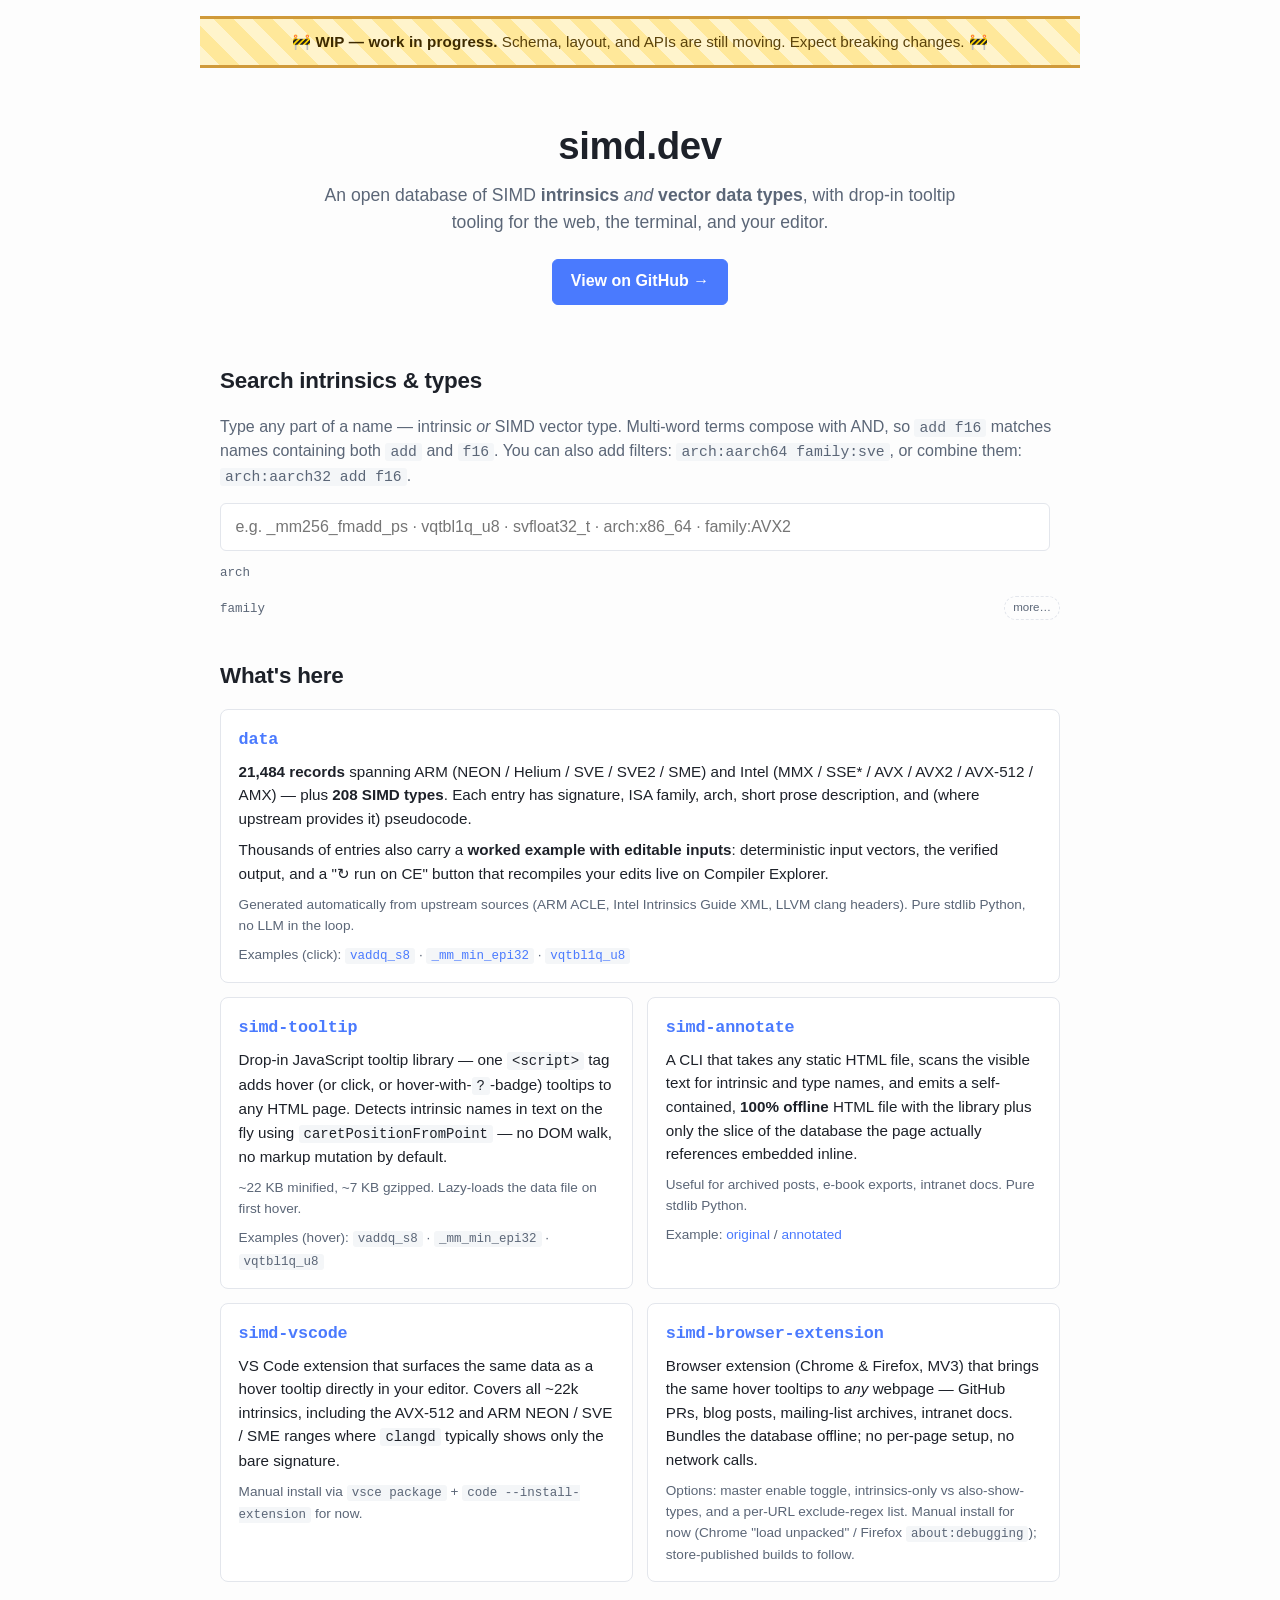
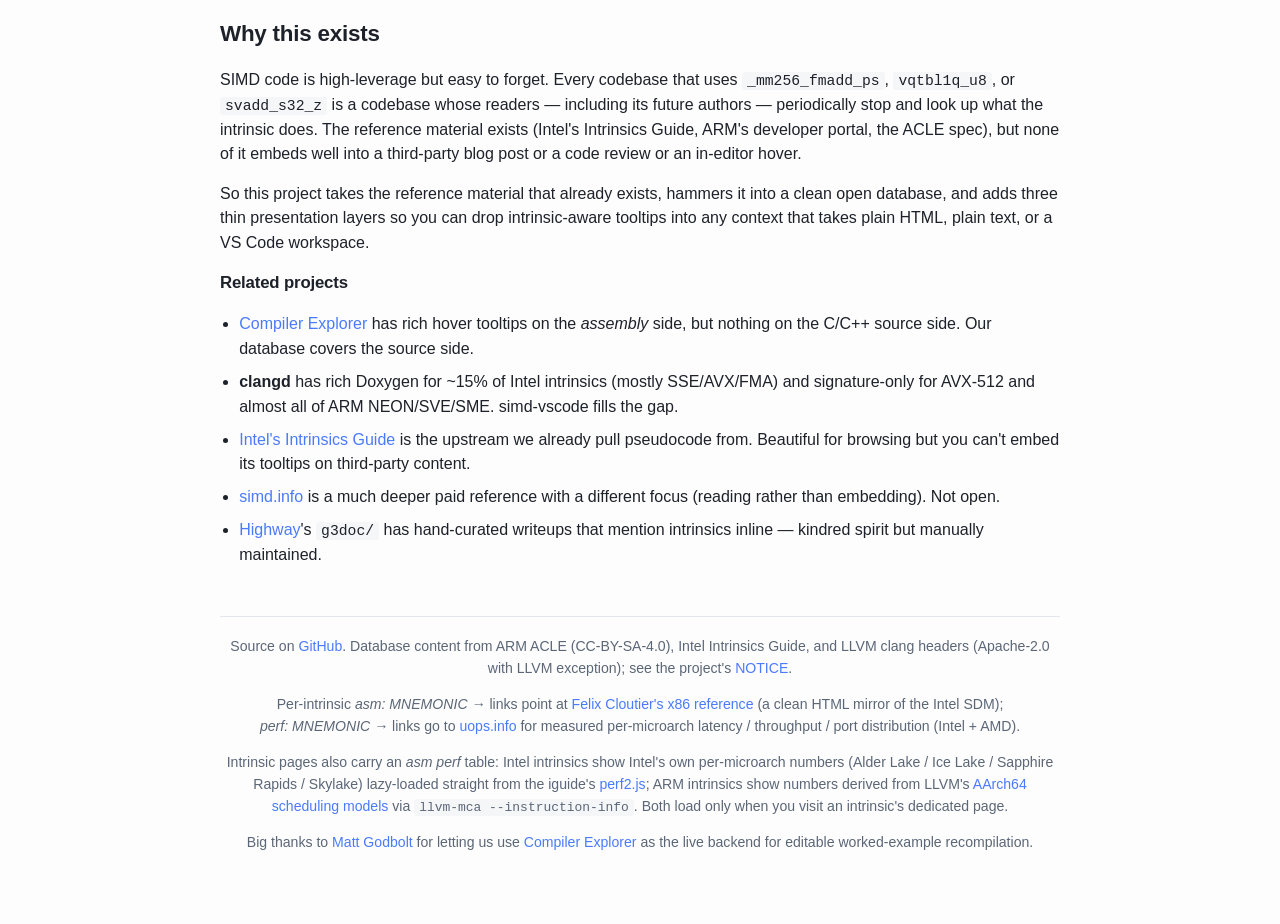
==== simd.dev/index.html @ 8d6c9d76 "simd.dev: list simd-browser-extension on the landing page Adds a fifth about-card for the browser ex" ====
<!doctype html>
<html lang="en">
<head>
<meta charset="utf-8">
<meta name="viewport" content="width=device-width,initial-scale=1">
<title>simd.dev — SIMD intrinsics &amp; types, with tooltips</title>
<meta name="description" content="An open database of ARM and Intel SIMD intrinsics and SIMD vector types, plus drop-in tooltip tooling for any HTML page, a CLI to bake offline annotations, and a VS Code extension.">
<link rel="stylesheet" href="styles.css">
</head>
<body>

<div class="wip-banner" role="alert">
  🚧 <strong>WIP — work in progress.</strong> Schema, layout, and APIs are still moving. Expect breaking changes. 🚧
</div>

<header class="hero">
  <h1><a id="home-link" href="./">simd.dev</a></h1>
  <p class="tagline">An open database of SIMD <strong>intrinsics</strong> <em>and</em> <strong>vector data types</strong>, with drop-in tooltip tooling for the web, the terminal, and your editor.</p>

  <div class="cta">
    <a class="btn primary" href="https://github.com/MarcinZukowski/simd.dev" target="_blank" rel="noopener">View on GitHub →</a>
  </div>
</header>

<section class="search">
  <h2>Search intrinsics &amp; types</h2>
  <p class="muted">Type any part of a name — intrinsic <em>or</em> SIMD vector type. Multi-word terms compose with AND, so
    <code data-q="add f16">add f16</code> matches names containing both <code>add</code> and <code>f16</code>.
    You can also add filters: <code data-q="arch:aarch64 family:sve">arch:aarch64 family:sve</code>,
    or combine them: <code data-q="arch:aarch32 add f16">arch:aarch32 add f16</code>.
  </p>

  <div class="searchbox">
    <input id="q" type="search" placeholder="e.g. _mm256_fmadd_ps · vqtbl1q_u8 · svfloat32_t · arch:x86_64 · family:AVX2" autocomplete="off" spellcheck="false">
    <span id="search-status" class="muted"></span>
  </div>

  <div class="chip-row">
    <span class="chip-label">arch</span>
    <div id="arch-chips" class="chips"></div>
  </div>
  <div class="chip-row">
    <span class="chip-label">family</span>
    <div id="family-chips" class="chips collapsible"></div>
    <button id="family-toggle" type="button" class="chip-toggle" aria-expanded="false">more…</button>
  </div>

  <section id="results-section" class="results-section" hidden>
    <div class="results-head">
      <h3>Results</h3>
      <span id="results-count" class="muted"></span>
    </div>
    <ul id="results" class="results" aria-live="polite"></ul>
  </section>
</section>

<div id="card" class="card" hidden></div>

<section class="about">
  <h2>What's here</h2>

  <div class="cards">
    <article class="about-card about-card--wide">
      <h3><a href="https://github.com/MarcinZukowski/simd.dev/tree/main/data">data</a></h3>
      <p><strong>21,484 records</strong> spanning ARM (NEON / Helium / SVE / SVE2 / SME) and Intel (MMX / SSE* / AVX / AVX2 / AVX-512 / AMX) — plus <strong>208 SIMD types</strong>. Each entry has signature, ISA family, arch, short prose description, and (where upstream provides it) pseudocode.</p>
      <p>Thousands of entries also carry a <strong>worked example with editable inputs</strong>: deterministic input vectors, the verified output, and a "↻ run on CE" button that recompiles your edits live on Compiler Explorer.</p>
      <p class="meta">Generated automatically from upstream sources (ARM ACLE, Intel Intrinsics Guide XML, LLVM clang headers). Pure stdlib Python, no LLM in the loop.</p>
      <p class="meta">Examples (click): <a href="?intrinsic=vaddq_s8"><code>vaddq_s8</code></a> · <a href="?intrinsic=_mm_min_epi32"><code>_mm_min_epi32</code></a> · <a href="?intrinsic=vqtbl1q_u8"><code>vqtbl1q_u8</code></a></p>
    </article>

    <article class="about-card">
      <h3><a href="https://github.com/MarcinZukowski/simd.dev/tree/main/simd-tooltip">simd-tooltip</a></h3>
      <p>Drop-in JavaScript tooltip library — one <code>&lt;script&gt;</code> tag adds hover (or click, or hover-with-<code>?</code>-badge) tooltips to any HTML page. Detects intrinsic names in text on the fly using <code>caretPositionFromPoint</code> — no DOM walk, no markup mutation by default.</p>
      <p class="meta">~22 KB minified, ~7 KB gzipped. Lazy-loads the data file on first hover.</p>
      <p class="meta">Examples (hover): <code>vaddq_s8</code> · <code>_mm_min_epi32</code> · <code>vqtbl1q_u8</code></p>
    </article>

    <article class="about-card">
      <h3><a href="https://github.com/MarcinZukowski/simd.dev/tree/main/simd-annotate">simd-annotate</a></h3>
      <p>A CLI that takes any static HTML file, scans the visible text for intrinsic and type names, and emits a self-contained, <strong>100% offline</strong> HTML file with the library plus only the slice of the database the page actually references embedded inline.</p>
      <p class="meta">Useful for archived posts, e-book exports, intranet docs. Pure stdlib Python.</p>
      <p class="meta">Example: <a href="dist/simd-annotate-sample.html">original</a> / <a href="dist/simd-annotate-sample.annotated.html">annotated</a></p>
    </article>

    <article class="about-card">
      <h3><a href="https://github.com/MarcinZukowski/simd.dev/tree/main/simd-vscode">simd-vscode</a></h3>
      <p>VS Code extension that surfaces the same data as a hover tooltip directly in your editor. Covers all ~22k intrinsics, including the AVX-512 and ARM NEON / SVE / SME ranges where <code>clangd</code> typically shows only the bare signature.</p>
      <p class="meta">Manual install via <code>vsce package</code> + <code>code --install-extension</code> for now.</p>
    </article>

    <article class="about-card">
      <h3><a href="https://github.com/MarcinZukowski/simd.dev/tree/main/simd-browser-extension">simd-browser-extension</a></h3>
      <p>Browser extension (Chrome &amp; Firefox, MV3) that brings the same hover tooltips to <em>any</em> webpage — GitHub PRs, blog posts, mailing-list archives, intranet docs. Bundles the database offline; no per-page setup, no network calls.</p>
      <p class="meta">Options: master enable toggle, intrinsics-only vs also-show-types, and a per-URL exclude-regex list. Manual install for now (Chrome "load unpacked" / Firefox <code>about:debugging</code>); store-published builds to follow.</p>
    </article>
  </div>
</section>

<section class="why">
  <h2>Why this exists</h2>

  <p>SIMD code is high-leverage but easy to forget. Every codebase that uses
     <code>_mm256_fmadd_ps</code>, <code>vqtbl1q_u8</code>, or <code>svadd_s32_z</code>
     is a codebase whose readers — including its future authors — periodically
     stop and look up what the intrinsic does. The reference material exists
     (Intel's Intrinsics Guide, ARM's developer portal, the ACLE spec), but
     none of it embeds well into a third-party blog post or a code review or
     an in-editor hover.</p>

  <p>So this project takes the reference material that already exists, hammers
     it into a clean open database, and adds three thin presentation layers
     so you can drop intrinsic-aware tooltips into any context that takes
     plain HTML, plain text, or a VS Code workspace.</p>

  <h3>Related projects</h3>
  <ul>
    <li><a href="https://godbolt.org/" target="_blank" rel="noopener">Compiler Explorer</a> has rich hover tooltips on the <em>assembly</em> side, but nothing on the C/C++ source side. Our database covers the source side.</li>
    <li><strong>clangd</strong> has rich Doxygen for ~15% of Intel intrinsics (mostly SSE/AVX/FMA) and signature-only for AVX-512 and almost all of ARM NEON/SVE/SME. simd-vscode fills the gap.</li>
    <li><a href="https://www.intel.com/content/www/us/en/docs/intrinsics-guide/index.html" target="_blank" rel="noopener">Intel's Intrinsics Guide</a> is the upstream we already pull pseudocode from. Beautiful for browsing but you can't embed its tooltips on third-party content.</li>
    <li><a href="https://simd.info" target="_blank" rel="noopener">simd.info</a> is a much deeper paid reference with a different focus (reading rather than embedding). Not open.</li>
    <li><a href="https://github.com/google/highway" target="_blank" rel="noopener">Highway</a>'s <code>g3doc/</code> has hand-curated writeups that mention intrinsics inline — kindred spirit but manually maintained.</li>
  </ul>
</section>

<footer class="footer">
  <p>
    Source on <a href="https://github.com/MarcinZukowski/simd.dev" target="_blank" rel="noopener">GitHub</a>.
    Database content from ARM ACLE (CC-BY-SA-4.0), Intel Intrinsics Guide, and LLVM clang headers (Apache-2.0 with LLVM exception); see the project's
    <a href="https://github.com/MarcinZukowski/simd.dev/blob/main/data/NOTICE" target="_blank" rel="noopener">NOTICE</a>.
  </p>
  <p>
    Per-intrinsic <em>asm:&nbsp;MNEMONIC&nbsp;→</em> links point at
    <a href="https://www.felixcloutier.com/x86/" target="_blank" rel="noopener">Felix Cloutier's x86 reference</a>
    (a clean HTML mirror of the Intel SDM);
    <em>perf:&nbsp;MNEMONIC&nbsp;→</em> links go to
    <a href="https://uops.info/" target="_blank" rel="noopener">uops.info</a>
    for measured per-microarch latency / throughput / port distribution
    (Intel + AMD).
  </p>
  <p>
    Intrinsic pages also carry an <em>asm perf</em> table:
    Intel intrinsics show Intel's own per-microarch numbers (Alder Lake / Ice Lake /
    Sapphire Rapids / Skylake) lazy-loaded straight from the iguide's
    <a href="https://www.intel.com/content/dam/develop/public/us/en/include/intrinsics-guide/perf2.js" target="_blank" rel="noopener">perf2.js</a>;
    ARM intrinsics show numbers derived from LLVM's
    <a href="https://github.com/llvm/llvm-project/tree/main/llvm/lib/Target/AArch64" target="_blank" rel="noopener">AArch64 scheduling models</a>
    via <code>llvm-mca&nbsp;--instruction-info</code>. Both load only
    when you visit an intrinsic's dedicated page.
  </p>
  <p>
    Big thanks to <a href="https://xania.org/" target="_blank" rel="noopener">Matt Godbolt</a> for letting us use
    <a href="https://godbolt.org/" target="_blank" rel="noopener">Compiler Explorer</a> as the live backend for editable
    worked-example recompilation.
  </p>
</footer>

<script src="dist/simd-tooltips.js" data-on="hover" data-wrap defer></script>
<script src="app.js" defer></script>

</body>
</html>
---- simd.dev/styles.css ----
/* simd.dev landing page styles */

:root {
    --bg: #fdfdfd;
    --fg: #1d2129;
    --muted: #5b6677;
    --accent: #4a7afe;
    --accent-soft: #e6efff;
    --code-bg: #f4f6f8;
    --border: #e3e6ec;
    --pill: #2c5282;
    --pill-bg: #e6efff;
    --warm-pill: #d09a3a;
    --warm-pill-bg: #fff4e0;
}

* { box-sizing: border-box; }

html, body {
    margin: 0; padding: 0;
    background: var(--bg);
    color: var(--fg);
    font: 16px/1.55 -apple-system, BlinkMacSystemFont, "Segoe UI", Roboto, "Helvetica Neue", sans-serif;
    -webkit-font-smoothing: antialiased;
    text-rendering: optimizeLegibility;
}

body { max-width: 880px; margin: 0 auto; padding: 0 1.25rem 4rem; }

/* WIP banner -- very obvious top-of-page strip until the project stabilizes. */
.wip-banner {
    margin: 1rem -1.25rem 0;
    padding: 0.7rem 1.25rem;
    background: repeating-linear-gradient(
        45deg,
        #fff4cc,
        #fff4cc 14px,
        #ffe89a 14px,
        #ffe89a 28px
    );
    border-top: 3px solid #d09a3a;
    border-bottom: 3px solid #d09a3a;
    color: #5b430b;
    font-size: 0.95rem;
    text-align: center;
}
.wip-banner strong { color: #3d2a00; font-weight: 700; letter-spacing: 0.01em; }

a { color: var(--accent); text-decoration: none; }
a:hover { text-decoration: underline; }

h1, h2, h3 { font-weight: 700; letter-spacing: -0.01em; }
h1 { font-size: 2.4rem; margin: 0 0 0.4rem; }
h2 { font-size: 1.4rem; margin: 2.2rem 0 1rem; }
h3 { font-size: 1.05rem; margin: 0 0 0.4rem; }

code {
    font-family: ui-monospace, SFMono-Regular, Menlo, Consolas, monospace;
    font-size: 0.92em;
    background: var(--code-bg);
    padding: 1px 5px;
    border-radius: 3px;
}

pre {
    margin: 0;
    background: var(--code-bg);
    padding: 10px 12px;
    border-radius: 6px;
    overflow-x: auto;
    font-size: 0.92em;
    line-height: 1.45;
}

p { margin: 0 0 0.9rem; }
.muted { color: var(--muted); }

/* Hero */
.hero { padding: 3rem 0 1.5rem; text-align: center; }
.hero h1 a {
    color: inherit;
    text-decoration: none;
}
.hero h1 a:hover {
    color: var(--accent);
}
.tagline { color: var(--muted); font-size: 1.1rem; max-width: 640px; margin: 0 auto 1.4rem; }
.cta { display: flex; gap: 0.6rem; justify-content: center; flex-wrap: wrap; }
.btn {
    display: inline-block;
    padding: 0.6rem 1.1rem;
    border-radius: 6px;
    border: 1px solid var(--border);
    font-weight: 600;
    color: var(--fg);
    background: white;
    transition: background 0.1s, border-color 0.1s;
}
.btn:hover { background: var(--accent-soft); border-color: var(--accent); text-decoration: none; }
.btn.primary { background: var(--accent); color: white; border-color: var(--accent); }
.btn.primary:hover { background: #345fdf; border-color: #345fdf; }

/* Search */
.search { margin-top: 1.5rem; }
.searchbox {
    position: relative;
    display: flex;
    gap: 0.6rem;
    align-items: center;
    margin-top: 0.5rem;
}
#q {
    flex: 1;
    font: inherit;
    font-size: 1rem;
    padding: 0.65rem 0.9rem;
    border: 1.5px solid var(--border);
    border-radius: 6px;
    background: white;
    transition: border-color 0.1s;
}
#q:focus {
    outline: none;
    border-color: var(--accent);
    box-shadow: 0 0 0 3px var(--accent-soft);
}
#search-status {
    font-size: 0.85em;
    white-space: nowrap;
}

/* Filter chips (arch, family) below the search box. */
.chip-row {
    display: flex;
    gap: 0.5rem;
    align-items: flex-start;
    margin-top: 0.55rem;
    font-size: 0.85em;
}
.chip-label {
    flex: 0 0 auto;
    color: var(--muted);
    padding: 4px 0;
    font-family: ui-monospace, SFMono-Regular, Menlo, Consolas, monospace;
    font-size: 0.92em;
}
.chips {
    display: flex;
    flex-wrap: wrap;
    gap: 0.3rem;
    flex: 1 1 auto;
    min-width: 0;          /* allow flex shrink for the truncation below */
}

/* Collapsible chip row -- when collapsed, clip to ~one line; when expanded
   (the "more" button toggles a class), let it wrap to as many rows as needed. */
.chips.collapsible {
    max-height: 1.9em;
    overflow: hidden;
}
.chips.collapsible.expanded {
    max-height: none;
}
.chip-toggle {
    flex: 0 0 auto;
    font: inherit;
    font-size: 0.85em;
    padding: 2px 8px;
    border: 1px dashed var(--border);
    border-radius: 999px;
    background: transparent;
    color: var(--muted);
    cursor: pointer;
    align-self: flex-start;
}
.chip-toggle:hover, .chip-toggle:focus {
    border-color: var(--accent);
    color: var(--accent);
    outline: none;
}
.chips .chip {
    display: inline-flex;
    align-items: center;
    gap: 4px;
    font: inherit;
    font-family: ui-monospace, SFMono-Regular, Menlo, Consolas, monospace;
    font-size: 0.85em;
    padding: 2px 8px;
    border: 1px solid var(--border);
    border-radius: 999px;
    background: white;
    color: var(--fg);
    cursor: pointer;
    transition: background 0.05s, border-color 0.05s, color 0.05s;
}
.chips .chip:hover, .chips .chip:focus {
    border-color: var(--accent);
    background: var(--accent-soft);
    outline: none;
}
.chips .chip.active {
    background: var(--accent);
    border-color: var(--accent);
    color: white;
}
.chips .chip-count {
    font-size: 0.85em;
    opacity: 0.65;
}
.chips .chip.active .chip-count { opacity: 0.85; }

/* Results section -- hidden until the query produces something. Borders
   on both sides so the chip list doesn't visually blend into the card
   that follows. */
.results-section {
    margin-top: 1.2rem;
    padding: 0.9rem 0;
    border-top: 1px solid var(--border);
    border-bottom: 1px solid var(--border);
}
.results-head {
    display: flex;
    align-items: baseline;
    gap: 0.6rem;
    margin-bottom: 0.4rem;
}
.results-head h3 {
    margin: 0;
    font-size: 0.95rem;
}
.results-head .muted { font-size: 0.85em; }

/* Results list */
.results {
    list-style: none;
    margin: 0.4rem 0 0;
    padding: 0;
    display: flex;
    flex-wrap: wrap;
    gap: 0.4rem 0.5rem;
    max-height: 22rem;
    overflow-y: auto;
}
.results:empty { display: none; }
.results li {
    display: inline-block;
}
.results button {
    font: inherit;
    font-family: ui-monospace, SFMono-Regular, Menlo, Consolas, monospace;
    font-size: 0.9em;
    padding: 3px 8px;
    border: 1px solid var(--border);
    border-radius: 4px;
    background: white;
    color: var(--fg);
    cursor: pointer;
    transition: background 0.05s, border-color 0.05s;
}
.results button:hover, .results button:focus {
    background: var(--accent-soft);
    border-color: var(--accent);
    outline: none;
}
.results button.is-type {
    border-color: var(--warm-pill);
    background: var(--warm-pill-bg);
}
.results button.is-type:hover, .results button.is-type:focus {
    border-color: var(--warm-pill);
    background: #fde8c0;
}

/* Detail card */
.card {
    margin-top: 1rem;
    padding: 1rem 1.1rem;
    border: 1px solid var(--border);
    border-radius: 8px;
    background: white;
    box-shadow: 0 1px 3px rgba(0,0,0,0.03);
}
.card.is-type { border-color: var(--warm-pill); }
.card-head {
    display: flex;
    align-items: baseline;
    flex-wrap: wrap;
    gap: 0.4rem 0.5rem;
    margin-bottom: 0.6rem;
}
.card-open {
    margin-left: auto;
    text-decoration: none;
    color: var(--muted);
    font-size: 1.1em;
    line-height: 1;
}
.card-open:hover { color: var(--accent); }
.card-head .name {
    font-family: ui-monospace, SFMono-Regular, Menlo, Consolas, monospace;
    font-size: 1.05rem;
    font-weight: 700;
    color: var(--fg);
}
.tag {
    font-size: 11px;
    padding: 1px 7px;
    border-radius: 999px;
    background: var(--pill-bg);
    color: var(--pill);
    font-weight: 500;
}
.tag.kind { background: var(--warm-pill-bg); color: var(--warm-pill); }
.tag.arch { background: #ede0f3; color: #6a3c80; }
/* Family / arch tags are clickable buttons that toggle the filter chip
   row above. The "type" badge (rec.kind === 'type') stays a static span. */
button.tag-filter {
    font: inherit;
    border: none;
    cursor: pointer;
    transition: filter 0.08s, box-shadow 0.08s;
}
button.tag-filter:hover, button.tag-filter:focus-visible {
    filter: brightness(0.92);
    outline: none;
    box-shadow: 0 0 0 2px rgba(74,122,254,0.22);
}
.card .signature {
    margin-bottom: 0.6rem;
}
.card .description {
    margin-bottom: 0.6rem;
    color: #2d3340;
}
/* Tab interface for pseudocode / variants / (later: semantics).
   Headers stay inline on one row; only one body is shown at a time
   (mutual exclusion handled by the click handler in app.js). Clicking
   the active header collapses everything. */
.card-toggles {
    margin-top: 0.6rem;
    display: flex;
    flex-wrap: wrap;
    column-gap: 1.4em;
    row-gap: 0.3rem;
    align-items: flex-start;
    font-size: 0.92em;
}
.card-tab {
    flex: 0 0 auto;
    font: inherit;
    background: none;
    border: none;
    padding: 0;
    cursor: pointer;
    color: var(--accent);
    user-select: none;
}
.card-tab:hover, .card-tab:focus-visible {
    text-decoration: underline;
    outline: none;
}
.card-tab::before {
    content: '▶';
    display: inline-block;
    width: 14px;
    color: var(--accent);
    font-size: 11px;
}
.card-tab[aria-expanded="true"]::before { content: '▼'; }
.card-tab-body {
    flex: 1 1 100%;
    min-width: 0;
}
.card-tab-body[hidden] { display: none; }
.card-pc-body {
    margin: 4px 0 0 0;
    max-height: 320px;
    overflow: auto;
    font-size: 0.88em;
    /* ARM ships some SVE pseudocodes as a single-line prose paragraph
       (no newlines). pre-wrap preserves any newlines that ARE there and
       wraps long lines at word boundaries -- avoids the "single horizontal
       scroll line" failure mode. */
    white-space: pre-wrap;
}
.variants-list {
    margin-top: 4px;
    max-height: 320px;
    overflow-y: auto;
    line-height: 1.8;
}
.variants-list .variant {
    font: inherit;
    font-family: ui-monospace, SFMono-Regular, Menlo, Consolas, monospace;
    font-size: 0.88em;
    padding: 1px 7px;
    margin: 0 3px 2px 0;
    border: 1px solid var(--border);
    border-radius: 3px;
    background: white;
    color: var(--accent);
    cursor: pointer;
}
.variants-list .variant:hover, .variants-list .variant:focus {
    background: var(--accent-soft);
    border-color: var(--accent);
    outline: none;
}
.ex {
    position: relative;
    display: grid;
    column-gap: 6px;
    row-gap: 2px;
    margin-top: 4px;
    padding: 8px 44px 8px 10px;  /* room for the dec/hex toggle on the right */
    background: var(--code-bg);
    border-radius: 4px;
    font-family: ui-monospace, SFMono-Regular, Menlo, Consolas, monospace;
    font-size: 0.88em;
    line-height: 1.55;
    color: var(--fg);
    overflow-x: auto;
}
.ex-lbl  { color: var(--muted); padding-right: 2px; }
.ex-arrow { color: var(--muted); }
.ex-val {
    color: var(--fg);
    text-align: right;
    font-variant-numeric: tabular-nums;
}
/* A real-text trailing space inside each cell so selecting a row and
   copy-pasting yields "1 2 3 4" instead of "1234". `white-space: pre`
   keeps the space alive against whitespace-collapse rules; tiny
   font-size shrinks it visually to a hairline (still a real space char
   in the DOM, so copy/paste behavior is unaffected). */
.ex-pad { white-space: pre; font-size: 1px; }
/* Thin vertical separators between lane columns (skipping the
   label-to-first-lane boundary so the labels float free). */
.ex-val + .ex-val {
    border-left: 1px solid var(--border);
    padding-left: 4px;
}
/* Thicker separator at sub-vector boundaries inside tuple types
   (int8x16x2_t -> line between lane 15 and lane 16). */
.ex-val.ex-boundary {
    border-left: 2px solid var(--muted);
    padding-left: 6px;
}
.ex-out { color: #2c8a55; font-weight: 700; }
/* Output cells that just changed after a successful "run on CE" --
   subtle yellow background that fades out over a few seconds. */
.ex-val.ex-changed {
    background: #fff3c4;
    border-radius: 2px;
    animation: ex-changed-fade 5s ease-out forwards;
}
@keyframes ex-changed-fade {
    from { background: #ffe18a; }
    to   { background: transparent; }
}
/* Per-base visibility: dec is shown by default, hex hidden until the
   .ex container picks up the `hex` class via the dec/hex toggle. */
.ex-hexcell { display: none; }
.ex.hex .ex-dec { display: none; }
.ex.hex .ex-hexcell { display: inline; }
/* Both bases share styling via `.ex-cell` so they look identical
   regardless of which one is currently visible. */
.ex-modes {
    position: absolute;
    top: 6px;
    right: 8px;
    display: flex;
    flex-direction: column;
    align-items: stretch;
}
.ex-mode {
    background: transparent;
    border: 0;
    color: var(--muted);
    font: 0.74em ui-monospace, SFMono-Regular, Menlo, Consolas, monospace;
    line-height: 14px;
    padding: 0 4px;
    cursor: pointer;
    text-align: center;
}
.ex-mode.is-active { color: var(--fg); font-weight: 700; }
.ex-mode:focus-visible { outline: none; }

/* Live-edit affordances (only on /?intrinsic for fold-eligible
   records). Hooked off the shared `.ex-cell` class so dec and hex get
   the same outline / padding / focus ring -- swapping bases via the
   toggle stays visually stable. Greenish solid outline reads as
   "editable" without competing with --accent (used for primary
   buttons + the focused-cell ring). */
.ex-cell[contenteditable="true"] {
    outline: 1px solid #a0e0a0;
    border-radius: 2px;
    padding: 0 2px;
    cursor: text;
}
.ex-cell[contenteditable="true"]:hover {
    outline-color: #6cc46c;
    background: #ecfaec;
}
.ex-cell[contenteditable="true"]:focus {
    outline: 2px solid #4ca84c;
    background: #d8f4d8;
}
.ex-run, .ex-see {
    margin: 8px 6px 0 0;
    border-radius: 4px;
    padding: 4px 12px;
    font: inherit;
    font-size: 0.9em;
    cursor: pointer;
}
.ex-run {
    background: var(--accent);
    color: white;
    border: 0;
}
.ex-run:hover { filter: brightness(1.05); }
.ex-see {
    background: transparent;
    color: var(--accent);
    border: 1px solid var(--accent);
    text-decoration: none;
}
.ex-see:hover { background: var(--accent-soft); }
.ex-status {
    margin-top: 6px;
    font-size: 0.85em;
    color: var(--muted);
    min-height: 1.2em;
}
.ex-status.is-busy { color: var(--accent); }
.ex-status.is-ok { color: #2c8a55; }
.ex-status.is-stale { color: var(--muted); font-style: italic; }
.ex-status.is-error { color: #b34a4a; white-space: pre-wrap; }
.ex-hint {
    margin-bottom: 6px;
    font-size: 0.88em;
    color: var(--muted);
}
.ex-hint em { font-style: italic; }
.ex-hint strong { color: var(--fg); font-weight: 600; }
.ex-empty {
    font-size: 0.9em;
    color: var(--muted);
    background: var(--accent-soft);
    border-left: 3px solid var(--accent);
    padding: 8px 12px;
    border-radius: 3px;
    line-height: 1.4;
}
.ex-empty em { color: var(--fg); font-style: normal; }
.ex-empty a { color: var(--accent); }

.ex-norun {
    margin-top: 8px;
    font-size: 0.85em;
    color: var(--muted);
    line-height: 1.4;
    max-width: 60ch;
}
.ex-norun strong { color: var(--fg); font-weight: 600; }

.arm-perf { font-size: 0.9em; }
.arm-perf-loading, .arm-perf-empty {
    color: var(--muted);
    font-style: italic;
    padding: 4px 0;
}
.arm-perf-form {
    color: var(--muted);
    margin-bottom: 6px;
}
.arm-perf-form code {
    color: var(--fg);
    background: var(--accent-soft);
    padding: 1px 6px;
    border-radius: 3px;
}
.arm-perf-table {
    border-collapse: collapse;
    font-variant-numeric: tabular-nums;
}
.arm-perf-table th, .arm-perf-table td {
    padding: 3px 12px 3px 0;
    text-align: right;
}
.arm-perf-table th {
    font-weight: 600;
    color: var(--muted);
    border-bottom: 1px solid var(--border);
}
.arm-perf-table .arm-perf-mcpu {
    text-align: left;
    font-family: ui-monospace, SFMono-Regular, Menlo, Consolas, monospace;
}
.arm-perf-table .arm-perf-na td { color: var(--muted); font-style: italic; }
.arm-perf-foot {
    margin-top: 8px;
    font-size: 0.85em;
    color: var(--muted);
}
/* Output row goes gray once an input is edited, until the next run
   completes successfully (which re-renders the .ex-wrap fresh). */
.ex-wrap.is-stale .ex-val.ex-out,
.ex-wrap.is-stale .ex-val.ex-out .ex-cell {
    color: var(--muted);
    font-weight: 400;
}

.card .upstream-link {
    display: inline-block;
    font-size: 0.92em;
}

/* --- Dedicated /?intrinsic page ----------------------------------------- */
body.intrinsic-mode { max-width: 1100px; }
body.intrinsic-mode .wip-banner,
body.intrinsic-mode .hero,
body.intrinsic-mode .search,
body.intrinsic-mode .about,
body.intrinsic-mode .why { display: none !important; }
body.intrinsic-mode .footer { margin-top: 0; }
body.intrinsic-mode #card.card-page {
    margin: 24px 0 32px;
    padding: 24px 28px;
}
.page-nav {
    margin-bottom: 14px;
    font-size: 0.95em;
}
.page-nav a {
    color: var(--muted);
    text-decoration: none;
}
.page-nav a:hover { color: var(--accent); }
.card-section {
    margin-top: 18px;
    padding-top: 14px;
    border-top: 1px solid var(--border);
}
.card-section-title {
    margin: 0 0 8px 0;
    font-size: 0.82em;
    font-weight: 600;
    text-transform: uppercase;
    letter-spacing: 0.05em;
    color: var(--muted);
    cursor: pointer;
    list-style: none;
    user-select: none;
}
.card-section-title::-webkit-details-marker { display: none; }
.card-section-title::before {
    content: '▼ ';
    font-size: 0.8em;
    color: var(--muted);
    display: inline-block;
    width: 1em;
    transition: transform 0.1s;
}
.card-section:not([open]) > .card-section-title::before {
    content: '▶ ';
}
.card-section-title:hover { color: var(--fg); }
/* "+N more" button at the end of a variants list */
.variants-more {
    font: inherit;
    font-family: ui-monospace, SFMono-Regular, Menlo, Consolas, monospace;
    font-size: 0.88em;
    padding: 1px 7px;
    margin: 0 3px 2px 0;
    border: 1px dashed var(--muted);
    border-radius: 3px;
    background: transparent;
    color: var(--muted);
    cursor: pointer;
}
.variants-more:hover {
    color: var(--accent);
    border-color: var(--accent);
}
.variants-tail { display: contents; }
/* In dedicated page, the .card-pc-body and .ex panels can be more
   generous (no 320px scroll cap). */
.card-page .card-pc-body { max-height: none; }
.card-page .variants-list { max-height: none; }
/* Compact-card name link */
.card-head .name-link {
    color: inherit;
    text-decoration: none;
    border-bottom: 1px dashed transparent;
}
.card-head .name-link:hover {
    color: var(--accent);
    border-bottom-color: var(--accent);
}
.card .upstream-links {
    margin-top: 0.6rem;
    font-size: 0.92em;
}

/* About cards */
.cards {
    display: grid;
    gap: 0.9rem;
    grid-template-columns: 1fr 1fr;
    margin-top: 0.4rem;
}
@media (max-width: 640px) { .cards { grid-template-columns: 1fr; } }

.about-card--wide { grid-column: 1 / -1; }

.about-card {
    padding: 1rem 1.1rem;
    border: 1px solid var(--border);
    border-radius: 8px;
    background: white;
}
.about-card h3 { font-size: 1.05rem; margin: 0 0 0.4rem; }
.about-card h3 a {
    font-family: ui-monospace, SFMono-Regular, Menlo, Consolas, monospace;
}
.about-card p { font-size: 0.95rem; margin: 0 0 0.5rem; }
.about-card p:last-child { margin-bottom: 0; }
.about-card .meta { font-size: 0.85rem; color: var(--muted); }

/* Why / related projects */
.why ul { padding-left: 1.2rem; }
.why li { margin-bottom: 0.5rem; }

/* Footer */
.footer {
    margin-top: 3rem;
    padding-top: 1.2rem;
    border-top: 1px solid var(--border);
    font-size: 0.88rem;
    color: var(--muted);
    text-align: center;
}
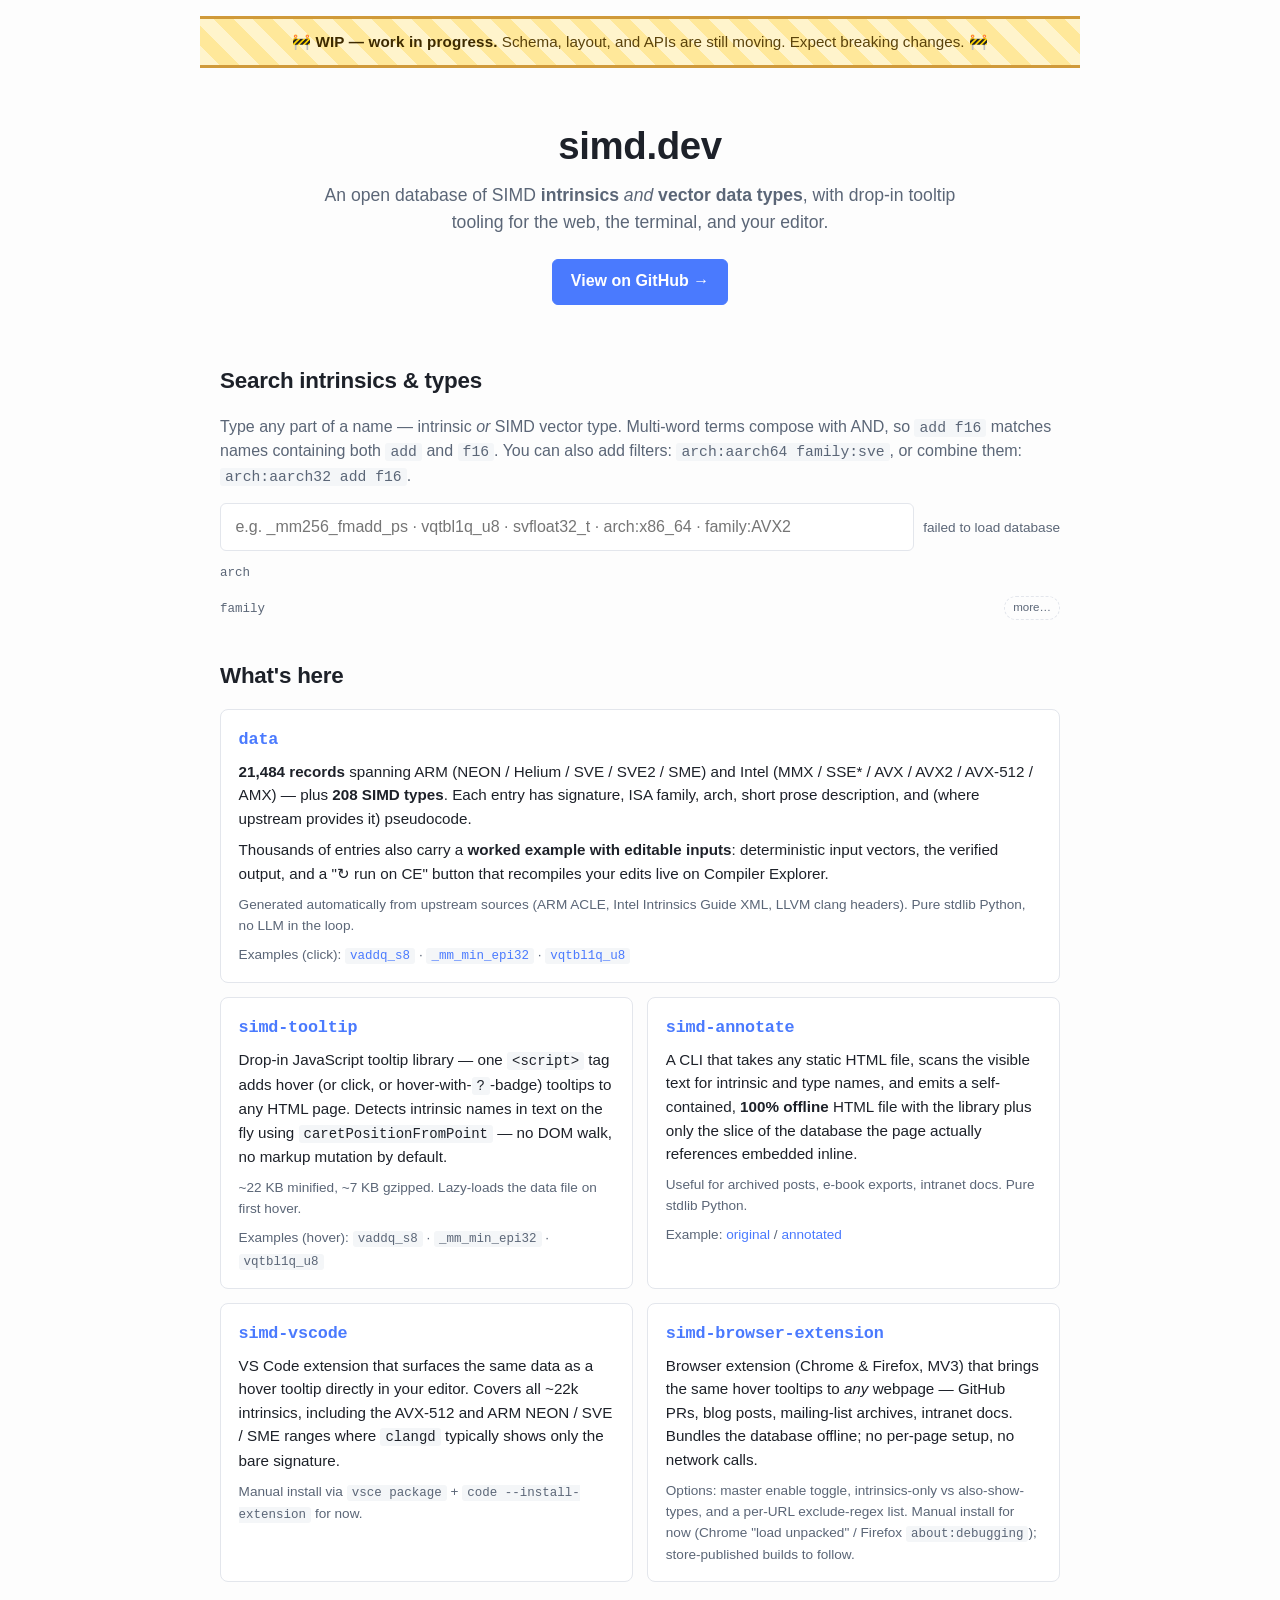
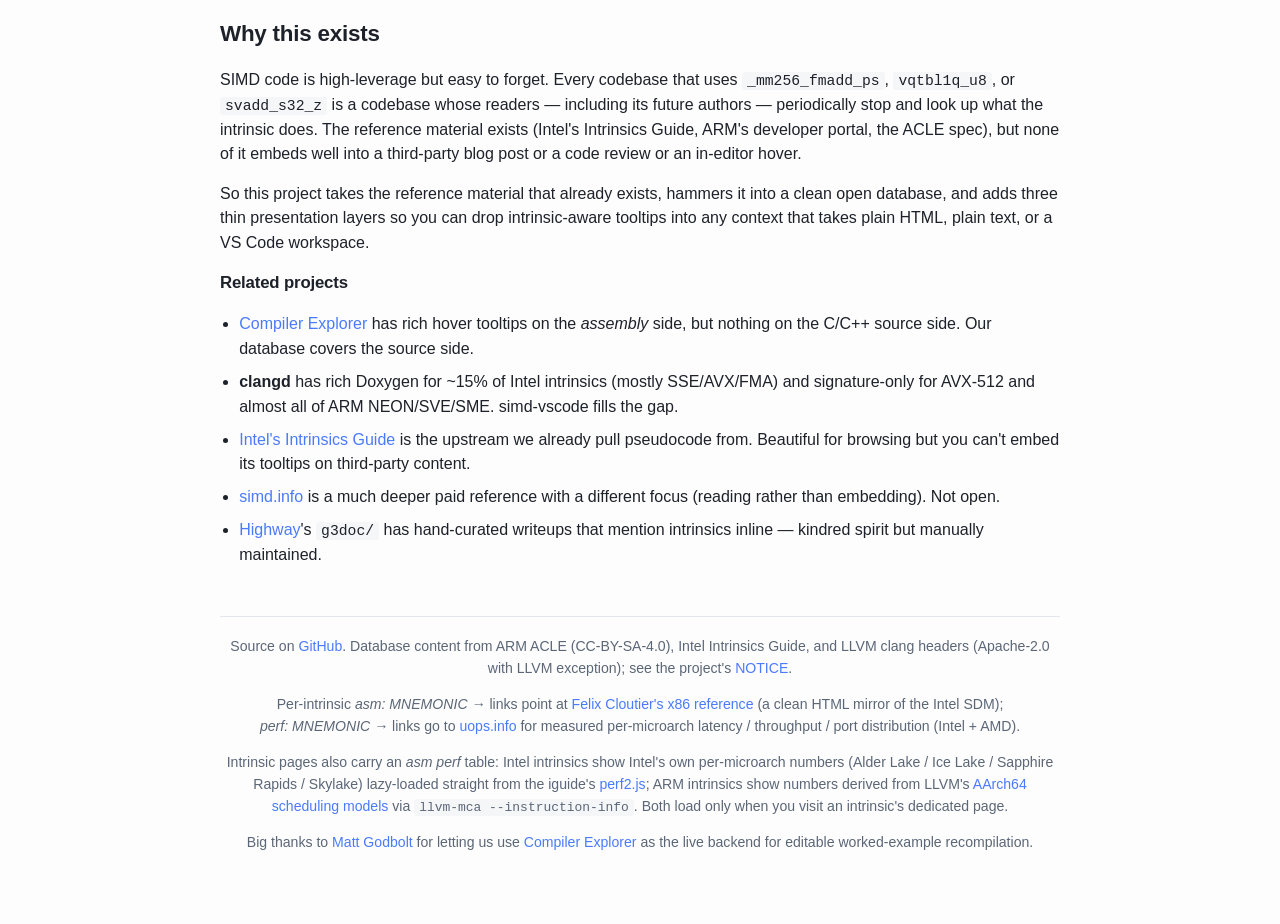
==== commit f7367378: "simd.dev: extract harness builder into a shared module The C++ harness generator used by "see on CE"" ====
--- a/simd.dev/index.html
+++ b/simd.dev/index.html
@@ -155,6 +155,7 @@
 </footer>
 
 <script src="dist/simd-tooltips.js" data-on="hover" data-wrap defer></script>
+<script src="harness.js" defer></script>
 <script src="app.js" defer></script>
 
 </body>
